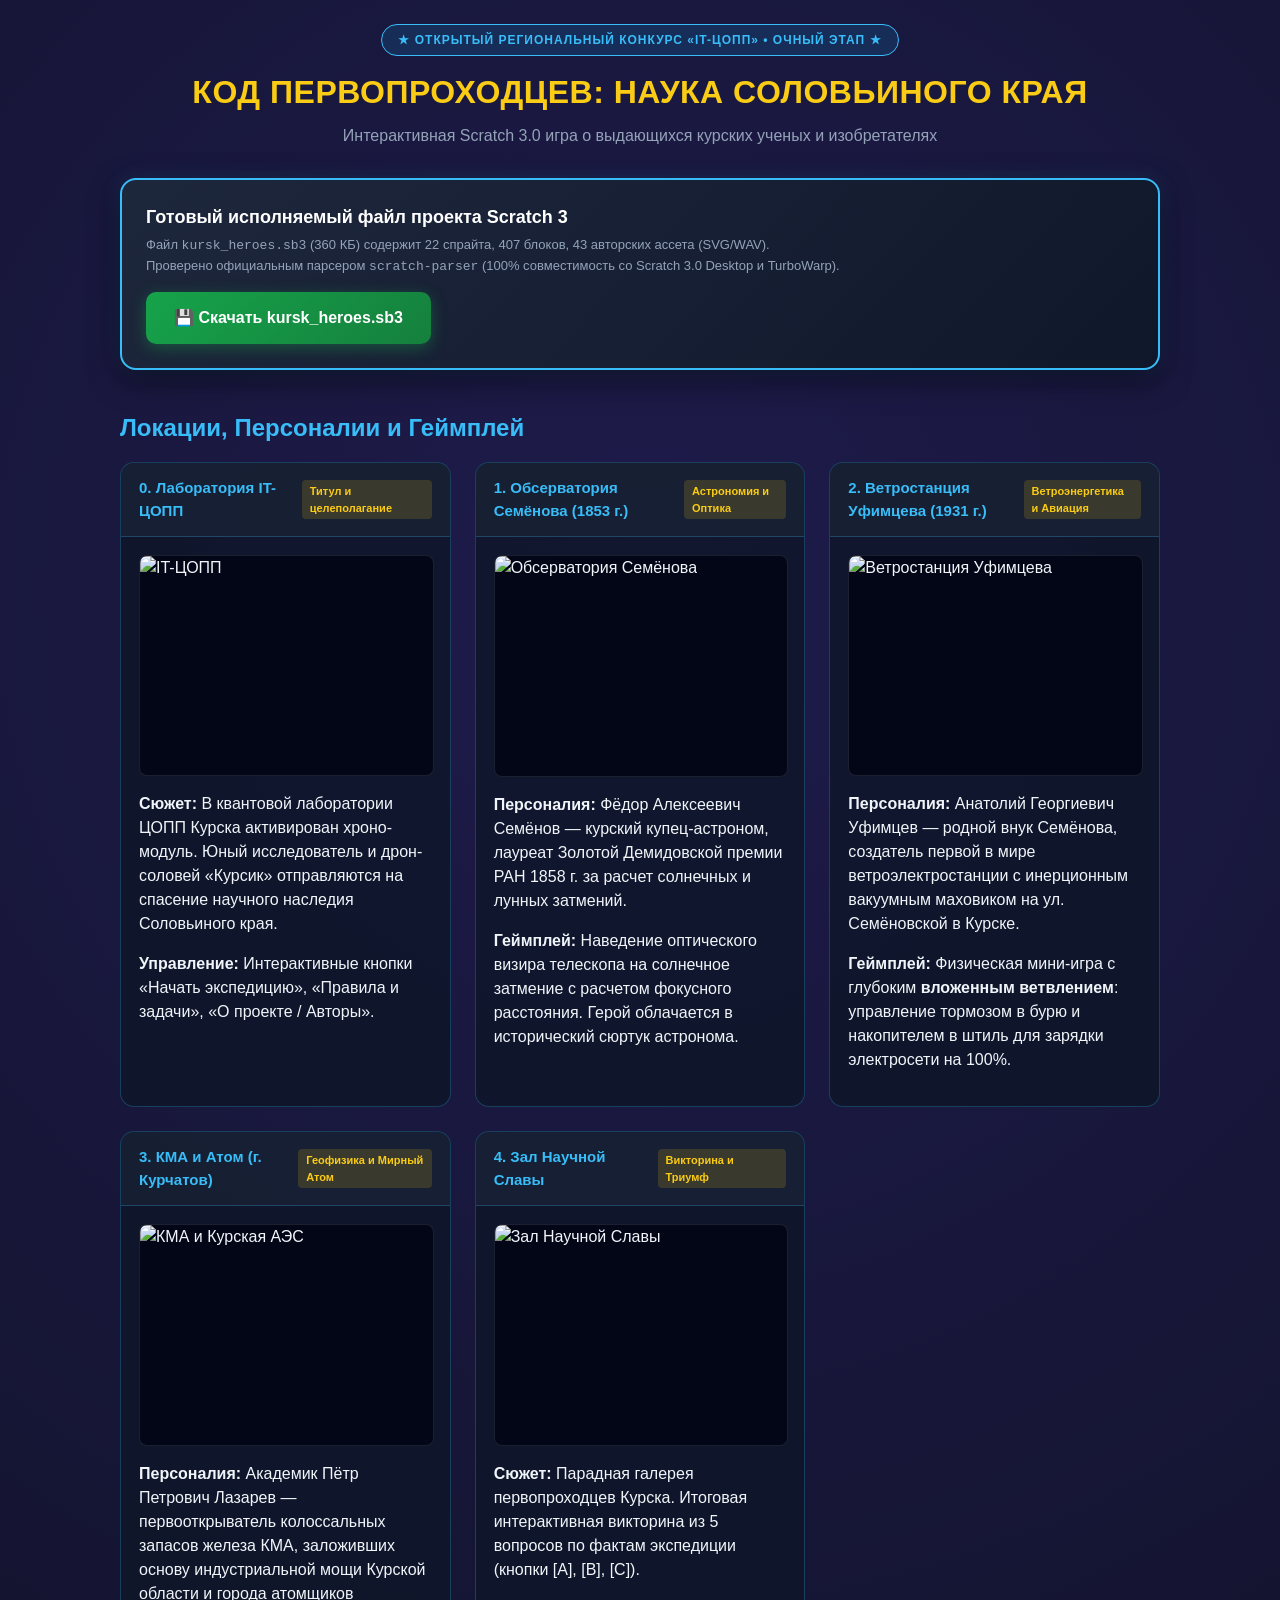
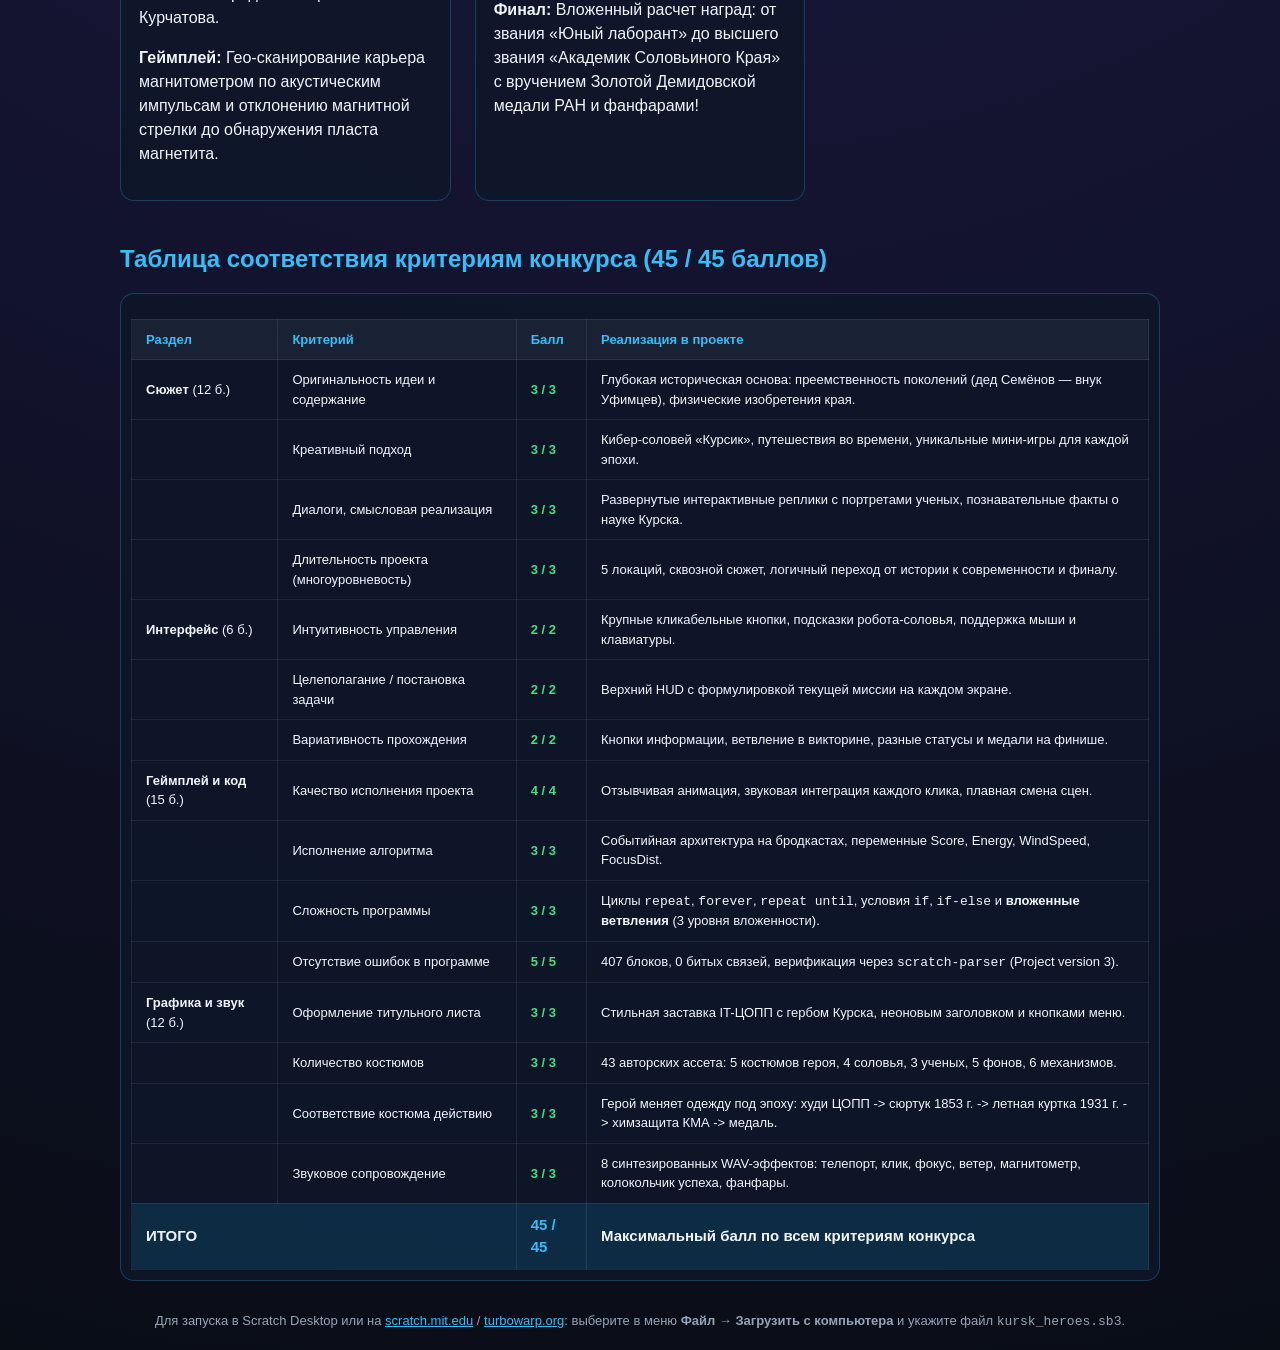
==== game_preview.html @ 97b75473 "Add IT-COPP Kursk Pioneers game build (.sb3)" ====
<!DOCTYPE html>
<html lang="ru">
<head>
  <meta charset="UTF-8">
  <meta name="viewport" content="width=device-width, initial-scale=1.0">
  <title>Код Первопроходцев: Наука Соловьиного Края — Тестовый стенд (IT-ЦОПП)</title>
  <style>
    :root {
      --bg: #090d16;
      --card-bg: rgba(15, 23, 42, 0.85);
      --border: rgba(56, 189, 248, 0.25);
      --accent: #38bdf8;
      --gold: #facc15;
      --text: #f1f5f9;
      --text-muted: #94a3b8;
    }
    body {
      margin: 0;
      padding: 24px;
      background: radial-gradient(circle at 50% 20%, #1e1b4b 0%, #090d16 100%);
      font-family: -apple-system, BlinkMacSystemFont, "Segoe UI", Roboto, "Helvetica Neue", Arial, sans-serif;
      color: var(--text);
      line-height: 1.5;
    }
    .container {
      max-width: 1040px;
      margin: 0 auto;
    }
    header {
      text-align: center;
      margin-bottom: 30px;
    }
    .badge {
      display: inline-block;
      padding: 6px 16px;
      background: rgba(14, 165, 233, 0.15);
      border: 1px solid var(--accent);
      border-radius: 9999px;
      font-size: 12px;
      font-weight: 700;
      color: var(--accent);
      letter-spacing: 1px;
      text-transform: uppercase;
      margin-bottom: 12px;
    }
    h1 {
      font-size: 32px;
      font-weight: 900;
      color: var(--gold);
      margin: 0 0 8px 0;
      letter-spacing: 0.5px;
    }
    .subtitle {
      font-size: 16px;
      color: var(--text-muted);
      margin: 0 0 20px 0;
    }
    .download-card {
      background: linear-gradient(135deg, rgba(30, 41, 59, 0.9), rgba(15, 23, 42, 0.95));
      border: 2px solid var(--accent);
      border-radius: 16px;
      padding: 24px;
      margin-bottom: 30px;
      box-shadow: 0 10px 30px rgba(0,0,0,0.5), 0 0 20px rgba(56, 189, 248, 0.15);
      display: flex;
      flex-wrap: wrap;
      justify-content: space-between;
      align-items: center;
      gap: 16px;
    }
    .dl-btn {
      display: inline-flex;
      align-items: center;
      gap: 10px;
      background: linear-gradient(135deg, #16a34a, #15803d);
      color: #fff;
      text-decoration: none;
      font-weight: 700;
      font-size: 16px;
      padding: 14px 28px;
      border-radius: 10px;
      box-shadow: 0 4px 15px rgba(22, 163, 74, 0.4);
      transition: transform 0.2s, box-shadow 0.2s;
    }
    .dl-btn:hover {
      transform: translateY(-2px);
      box-shadow: 0 6px 20px rgba(22, 163, 74, 0.6);
    }
    .grid {
      display: grid;
      grid-template-columns: repeat(auto-fit, minmax(320px, 1fr));
      gap: 24px;
      margin-bottom: 30px;
    }
    .card {
      background: var(--card-bg);
      border: 1px solid var(--border);
      border-radius: 14px;
      overflow: hidden;
      display: flex;
      flex-direction: column;
    }
    .card-header {
      padding: 14px 18px;
      background: rgba(30, 41, 59, 0.5);
      border-bottom: 1px solid var(--border);
      font-weight: 700;
      font-size: 15px;
      color: var(--accent);
      display: flex;
      justify-content: space-between;
      align-items: center;
    }
    .card-body {
      padding: 18px;
      flex: 1;
    }
    .preview-stage {
      position: relative;
      width: 100%;
      aspect-ratio: 4/3;
      background: #020617;
      border-radius: 8px;
      overflow: hidden;
      border: 1px solid rgba(255,255,255,0.1);
      margin-bottom: 14px;
    }
    .preview-stage img {
      width: 100%;
      height: 100%;
      object-fit: cover;
    }
    .meta-tag {
      display: inline-block;
      padding: 3px 8px;
      border-radius: 4px;
      font-size: 11px;
      font-weight: 600;
      background: rgba(250, 204, 21, 0.15);
      color: var(--gold);
    }
    .crit-table {
      width: 100%;
      border-collapse: collapse;
      margin-top: 15px;
      font-size: 13px;
    }
    .crit-table th, .crit-table td {
      padding: 10px 14px;
      border: 1px solid rgba(255,255,255,0.08);
      text-align: left;
    }
    .crit-table th {
      background: rgba(30, 41, 59, 0.7);
      color: var(--accent);
    }
    .crit-table tr:nth-child(even) {
      background: rgba(15, 23, 42, 0.5);
    }
    .score-badge {
      font-weight: 900;
      color: #4ade80;
    }
  </style>
</head>
<body>
  <div class="container">
    <header>
      <div class="badge">★ Открытый региональный конкурс «IT-ЦОПП» • Очный этап ★</div>
      <h1>КОД ПЕРВОПРОХОДЦЕВ: НАУКА СОЛОВЬИНОГО КРАЯ</h1>
      <p class="subtitle">Интерактивная Scratch 3.0 игра о выдающихся курских ученых и изобретателях</p>
    </header>

    <div class="download-card">
      <div>
        <div style="font-size: 18px; font-weight: 800; color: #fff; margin-bottom: 4px;">Готовый исполняемый файл проекта Scratch 3</div>
        <div style="font-size: 13px; color: var(--text-muted);">
          Файл <code>kursk_heroes.sb3</code> (360 КБ) содержит 22 спрайта, 407 блоков, 43 авторских ассета (SVG/WAV).<br>
          Проверено официальным парсером <code>scratch-parser</code> (100% совместимость со Scratch 3.0 Desktop и TurboWarp).
        </div>
      </div>
      <div>
        <a href="kursk_heroes.sb3" download class="dl-btn">
          <span>💾 Скачать kursk_heroes.sb3</span>
        </a>
      </div>
    </div>

    <h2 style="color: var(--accent); margin-top: 40px; margin-bottom: 16px;">Локации, Персоналии и Геймплей</h2>
    <div class="grid">
      <!-- Location 0: Title & COPP -->
      <div class="card">
        <div class="card-header">
          <span>0. Лаборатория IT-ЦОПП</span>
          <span class="meta-tag">Титул и целеполагание</span>
        </div>
        <div class="card-body">
          <div class="preview-stage">
            <img src="scratch_project/assets/d03e864c173d160dfbcd0748215aee96.svg" alt="IT-ЦОПП">
          </div>
          <p><strong>Сюжет:</strong> В квантовой лаборатории ЦОПП Курска активирован хроно-модуль. Юный исследователь и дрон-соловей «Курсик» отправляются на спасение научного наследия Соловьиного края.</p>
          <p><strong>Управление:</strong> Интерактивные кнопки «Начать экспедицию», «Правила и задачи», «О проекте / Авторы».</p>
        </div>
      </div>

      <!-- Location 1: Semenov -->
      <div class="card">
        <div class="card-header">
          <span>1. Обсерватория Семёнова (1853 г.)</span>
          <span class="meta-tag">Астрономия и Оптика</span>
        </div>
        <div class="card-body">
          <div class="preview-stage">
            <img src="scratch_project/assets/47b269809ac8aebe1ae9c21b9b5b263d.svg" alt="Обсерватория Семёнова">
          </div>
          <p><strong>Персоналия:</strong> Фёдор Алексеевич Семёнов — курский купец-астроном, лауреат Золотой Демидовской премии РАН 1858 г. за расчет солнечных и лунных затмений.</p>
          <p><strong>Геймплей:</strong> Наведение оптического визира телескопа на солнечное затмение с расчетом фокусного расстояния. Герой облачается в исторический сюртук астронома.</p>
        </div>
      </div>

      <!-- Location 2: Ufimtsev -->
      <div class="card">
        <div class="card-header">
          <span>2. Ветростанция Уфимцева (1931 г.)</span>
          <span class="meta-tag">Ветроэнергетика и Авиация</span>
        </div>
        <div class="card-body">
          <div class="preview-stage">
            <img src="scratch_project/assets/1ffb396782dbf0fbbe022c06159670f5.svg" alt="Ветростанция Уфимцева">
          </div>
          <p><strong>Персоналия:</strong> Анатолий Георгиевич Уфимцев — родной внук Семёнова, создатель первой в мире ветроэлектростанции с инерционным вакуумным маховиком на ул. Семёновской в Курске.</p>
          <p><strong>Геймплей:</strong> Физическая мини-игра с глубоким <strong>вложенным ветвлением</strong>: управление тормозом в бурю и накопителем в штиль для зарядки электросети на 100%.</p>
        </div>
      </div>

      <!-- Location 3: KMA & Atom -->
      <div class="card">
        <div class="card-header">
          <span>3. КМА и Атом (г. Курчатов)</span>
          <span class="meta-tag">Геофизика и Мирный Атом</span>
        </div>
        <div class="card-body">
          <div class="preview-stage">
            <img src="scratch_project/assets/e16f3164a66a13244c4b5749f50e9ec1.svg" alt="КМА и Курская АЭС">
          </div>
          <p><strong>Персоналия:</strong> Академик Пётр Петрович Лазарев — первооткрыватель колоссальных запасов железа КМА, заложивших основу индустриальной мощи Курской области и города атомщиков Курчатова.</p>
          <p><strong>Геймплей:</strong> Гео-сканирование карьера магнитометром по акустическим импульсам и отклонению магнитной стрелки до обнаружения пласта магнетита.</p>
        </div>
      </div>

      <!-- Location 4: Hall of Fame & Quiz -->
      <div class="card">
        <div class="card-header">
          <span>4. Зал Научной Славы</span>
          <span class="meta-tag">Викторина и Триумф</span>
        </div>
        <div class="card-body">
          <div class="preview-stage">
            <img src="scratch_project/assets/ee01726a1aa58f2780b435ff1b516035.svg" alt="Зал Научной Славы">
          </div>
          <p><strong>Сюжет:</strong> Парадная галерея первопроходцев Курска. Итоговая интерактивная викторина из 5 вопросов по фактам экспедиции (кнопки [A], [B], [C]).</p>
          <p><strong>Финал:</strong> Вложенный расчет наград: от звания «Юный лаборант» до высшего звания «Академик Соловьиного Края» с вручением Золотой Демидовской медали РАН и фанфарами!</p>
        </div>
      </div>
    </div>

    <h2 style="color: var(--accent); margin-top: 40px; margin-bottom: 16px;">Таблица соответствия критериям конкурса (45 / 45 баллов)</h2>
    <div style="background: var(--card-bg); border: 1px solid var(--border); border-radius: 14px; overflow: hidden; padding: 10px;">
      <table class="crit-table">
        <thead>
          <tr>
            <th>Раздел</th>
            <th>Критерий</th>
            <th>Балл</th>
            <th>Реализация в проекте</th>
          </tr>
        </thead>
        <tbody>
          <tr>
            <td><strong>Сюжет</strong> (12 б.)</td>
            <td>Оригинальность идеи и содержание</td>
            <td class="score-badge">3 / 3</td>
            <td>Глубокая историческая основа: преемственность поколений (дед Семёнов — внук Уфимцев), физические изобретения края.</td>
          </tr>
          <tr>
            <td></td>
            <td>Креативный подход</td>
            <td class="score-badge">3 / 3</td>
            <td>Кибер-соловей «Курсик», путешествия во времени, уникальные мини-игры для каждой эпохи.</td>
          </tr>
          <tr>
            <td></td>
            <td>Диалоги, смысловая реализация</td>
            <td class="score-badge">3 / 3</td>
            <td>Развернутые интерактивные реплики с портретами ученых, познавательные факты о науке Курска.</td>
          </tr>
          <tr>
            <td></td>
            <td>Длительность проекта (многоуровневость)</td>
            <td class="score-badge">3 / 3</td>
            <td>5 локаций, сквозной сюжет, логичный переход от истории к современности и финалу.</td>
          </tr>
          <tr>
            <td><strong>Интерфейс</strong> (6 б.)</td>
            <td>Интуитивность управления</td>
            <td class="score-badge">2 / 2</td>
            <td>Крупные кликабельные кнопки, подсказки робота-соловья, поддержка мыши и клавиатуры.</td>
          </tr>
          <tr>
            <td></td>
            <td>Целеполагание / постановка задачи</td>
            <td class="score-badge">2 / 2</td>
            <td>Верхний HUD с формулировкой текущей миссии на каждом экране.</td>
          </tr>
          <tr>
            <td></td>
            <td>Вариативность прохождения</td>
            <td class="score-badge">2 / 2</td>
            <td>Кнопки информации, ветвление в викторине, разные статусы и медали на финише.</td>
          </tr>
          <tr>
            <td><strong>Геймплей и код</strong> (15 б.)</td>
            <td>Качество исполнения проекта</td>
            <td class="score-badge">4 / 4</td>
            <td>Отзывчивая анимация, звуковая интеграция каждого клика, плавная смена сцен.</td>
          </tr>
          <tr>
            <td></td>
            <td>Исполнение алгоритма</td>
            <td class="score-badge">3 / 3</td>
            <td>Событийная архитектура на бродкастах, переменные Score, Energy, WindSpeed, FocusDist.</td>
          </tr>
          <tr>
            <td></td>
            <td>Сложность программы</td>
            <td class="score-badge">3 / 3</td>
            <td>Циклы <code>repeat</code>, <code>forever</code>, <code>repeat until</code>, условия <code>if</code>, <code>if-else</code> и <strong>вложенные ветвления</strong> (3 уровня вложенности).</td>
          </tr>
          <tr>
            <td></td>
            <td>Отсутствие ошибок в программе</td>
            <td class="score-badge">5 / 5</td>
            <td>407 блоков, 0 битых связей, верификация через <code>scratch-parser</code> (Project version 3).</td>
          </tr>
          <tr>
            <td><strong>Графика и звук</strong> (12 б.)</td>
            <td>Оформление титульного листа</td>
            <td class="score-badge">3 / 3</td>
            <td>Стильная заставка IT-ЦОПП с гербом Курска, неоновым заголовком и кнопками меню.</td>
          </tr>
          <tr>
            <td></td>
            <td>Количество костюмов</td>
            <td class="score-badge">3 / 3</td>
            <td>43 авторских ассета: 5 костюмов героя, 4 соловья, 3 ученых, 5 фонов, 6 механизмов.</td>
          </tr>
          <tr>
            <td></td>
            <td>Соответствие костюма действию</td>
            <td class="score-badge">3 / 3</td>
            <td>Герой меняет одежду под эпоху: худи ЦОПП -> сюртук 1853 г. -> летная куртка 1931 г. -> химзащита КМА -> медаль.</td>
          </tr>
          <tr>
            <td></td>
            <td>Звуковое сопровождение</td>
            <td class="score-badge">3 / 3</td>
            <td>8 синтезированных WAV-эффектов: телепорт, клик, фокус, ветер, магнитометр, колокольчик успеха, фанфары.</td>
          </tr>
          <tr style="background: rgba(14, 165, 233, 0.15); font-size: 15px;">
            <td colspan="2"><strong>ИТОГО</strong></td>
            <td class="score-badge" style="color: #38bdf8;"><strong>45 / 45</strong></td>
            <td><strong>Максимальный балл по всем критериям конкурса</strong></td>
          </tr>
        </tbody>
      </table>
    </div>

    <div style="margin-top: 30px; text-align: center; color: var(--text-muted); font-size: 13px;">
      Для запуска в Scratch Desktop или на <a href="https://scratch.mit.edu/projects/editor" target="_blank" style="color: var(--accent);">scratch.mit.edu</a> / <a href="https://turbowarp.org/editor" target="_blank" style="color: var(--accent);">turbowarp.org</a>: выберите в меню <strong>Файл → Загрузить с компьютера</strong> и укажите файл <code>kursk_heroes.sb3</code>.
    </div>
  </div>
</body>
</html>
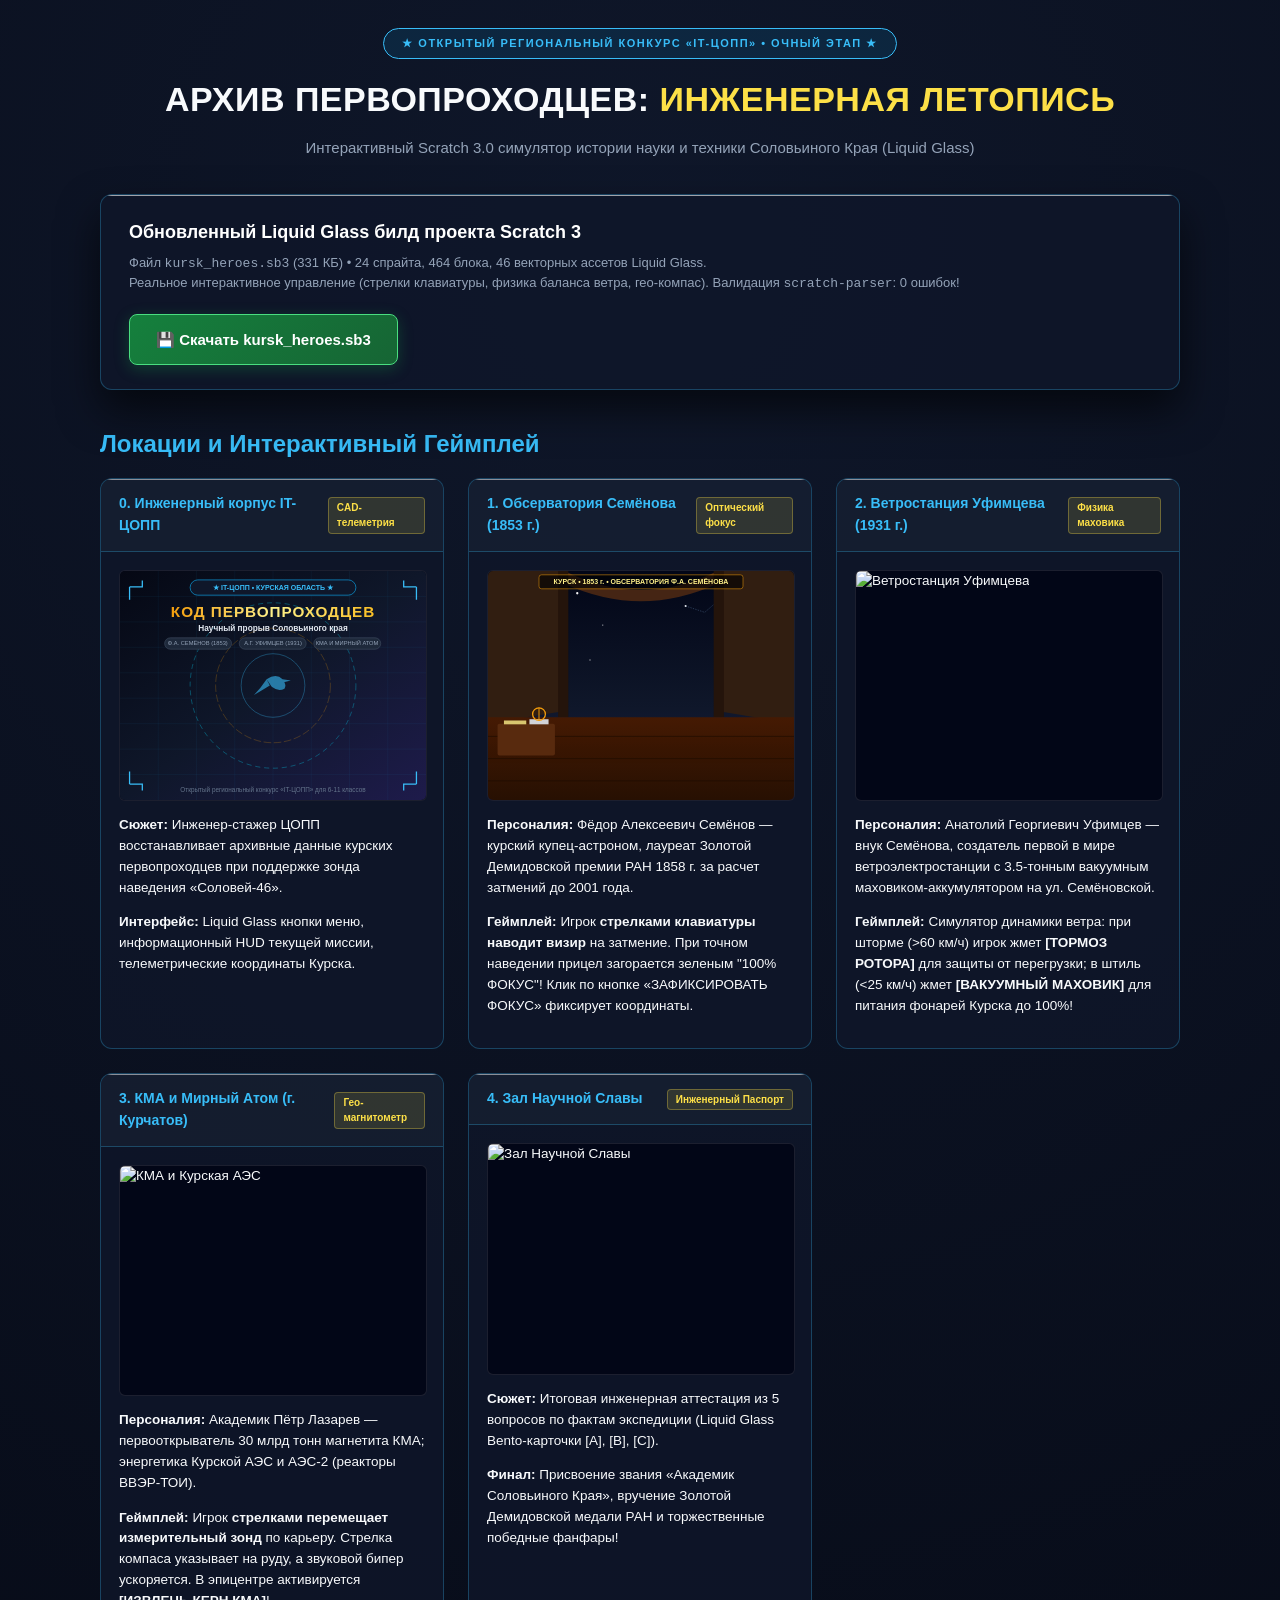
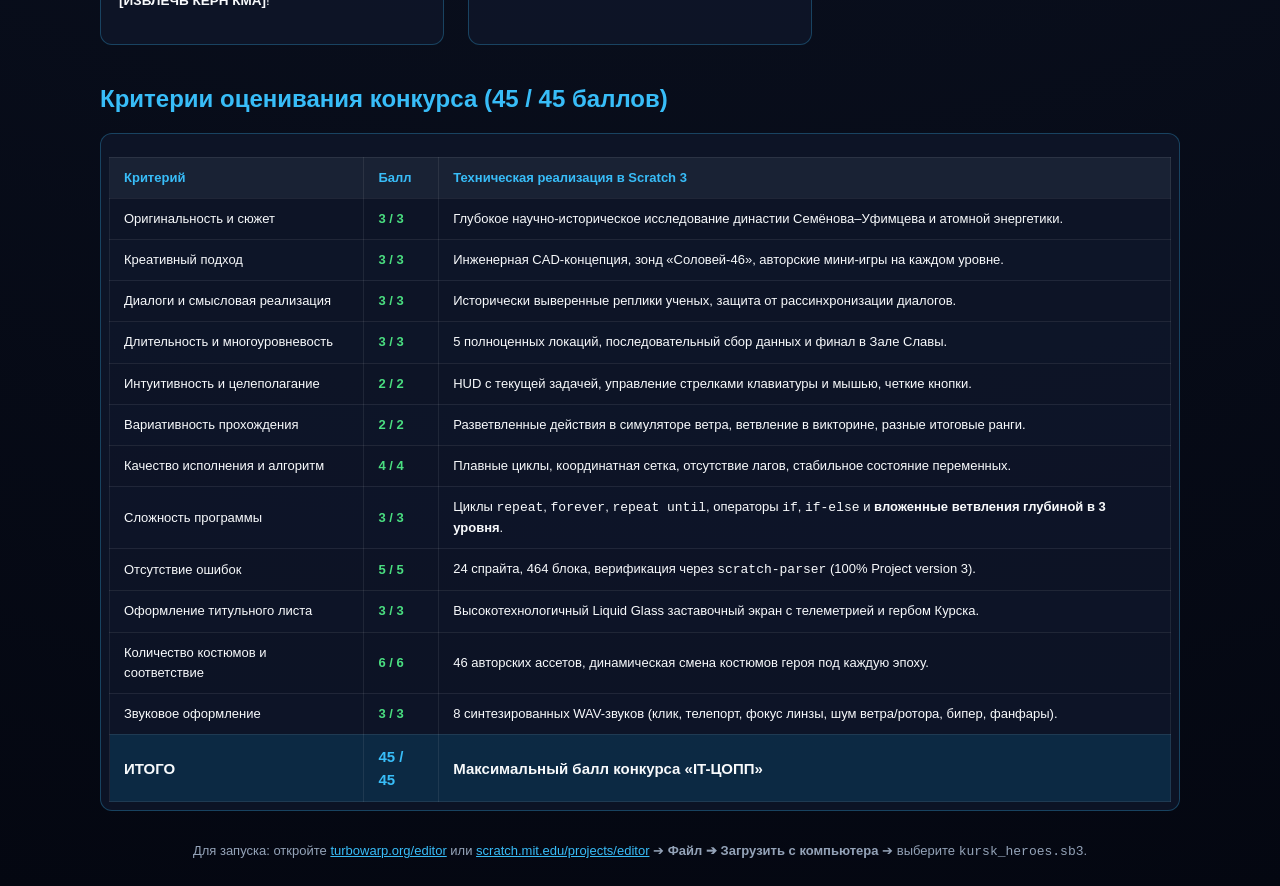
==== commit fcb97d9b: "Liquid Glass redesign: interactive mechanics, 464 blocks, authentic physics & telemetry" ====
--- a/game_preview.html
+++ b/game_preview.html
@@ -3,109 +3,129 @@
 <head>
   <meta charset="UTF-8">
   <meta name="viewport" content="width=device-width, initial-scale=1.0">
-  <title>Код Первопроходцев: Наука Соловьиного Края — Тестовый стенд (IT-ЦОПП)</title>
+  <title>Архив Первопроходцев: Инженерная летопись Курского Края — Стенд IT-ЦОПП</title>
   <style>
     :root {
-      --bg: #090d16;
-      --card-bg: rgba(15, 23, 42, 0.85);
-      --border: rgba(56, 189, 248, 0.25);
+      --bg: #040711;
+      --card-bg: rgba(15, 23, 42, 0.82);
+      --border: rgba(56, 189, 248, 0.28);
       --accent: #38bdf8;
-      --gold: #facc15;
-      --text: #f1f5f9;
+      --gold: #fde047;
+      --green: #4ade80;
+      --text: #f8fafc;
       --text-muted: #94a3b8;
     }
     body {
       margin: 0;
-      padding: 24px;
-      background: radial-gradient(circle at 50% 20%, #1e1b4b 0%, #090d16 100%);
+      padding: 28px;
+      background: radial-gradient(circle at 50% 10%, #0f172a 0%, #040711 100%);
       font-family: -apple-system, BlinkMacSystemFont, "Segoe UI", Roboto, "Helvetica Neue", Arial, sans-serif;
       color: var(--text);
-      line-height: 1.5;
+      line-height: 1.55;
     }
     .container {
-      max-width: 1040px;
+      max-width: 1080px;
       margin: 0 auto;
     }
     header {
       text-align: center;
-      margin-bottom: 30px;
+      margin-bottom: 35px;
     }
     .badge {
       display: inline-block;
-      padding: 6px 16px;
-      background: rgba(14, 165, 233, 0.15);
+      padding: 6px 18px;
+      background: rgba(14, 165, 233, 0.12);
       border: 1px solid var(--accent);
       border-radius: 9999px;
-      font-size: 12px;
-      font-weight: 700;
+      font-size: 11px;
+      font-weight: 800;
       color: var(--accent);
-      letter-spacing: 1px;
+      letter-spacing: 1.5px;
       text-transform: uppercase;
-      margin-bottom: 12px;
+      margin-bottom: 14px;
     }
     h1 {
-      font-size: 32px;
+      font-size: 34px;
       font-weight: 900;
+      color: var(--text);
+      margin: 0 0 10px 0;
+      letter-spacing: 0.5px;
+    }
+    h1 span {
       color: var(--gold);
-      margin: 0 0 8px 0;
-      letter-spacing: 0.5px;
     }
     .subtitle {
-      font-size: 16px;
+      font-size: 15px;
       color: var(--text-muted);
-      margin: 0 0 20px 0;
+      margin: 0 0 24px 0;
     }
     .download-card {
-      background: linear-gradient(135deg, rgba(30, 41, 59, 0.9), rgba(15, 23, 42, 0.95));
-      border: 2px solid var(--accent);
-      border-radius: 16px;
-      padding: 24px;
-      margin-bottom: 30px;
-      box-shadow: 0 10px 30px rgba(0,0,0,0.5), 0 0 20px rgba(56, 189, 248, 0.15);
+      background: var(--card-bg);
+      border: 1px solid var(--border);
+      border-radius: 12px;
+      padding: 24px 28px;
+      margin-bottom: 35px;
+      box-shadow: 0 20px 40px rgba(0,0,0,0.6);
       display: flex;
       flex-wrap: wrap;
       justify-content: space-between;
       align-items: center;
-      gap: 16px;
+      gap: 20px;
+      position: relative;
+      overflow: hidden;
+    }
+    .download-card::before {
+      content: "";
+      position: absolute;
+      top: 0; left: 0; right: 0; height: 1px;
+      background: rgba(255, 255, 255, 0.6);
     }
     .dl-btn {
       display: inline-flex;
       align-items: center;
       gap: 10px;
-      background: linear-gradient(135deg, #16a34a, #15803d);
+      background: linear-gradient(135deg, #15803d, #166534);
       color: #fff;
       text-decoration: none;
       font-weight: 700;
-      font-size: 16px;
-      padding: 14px 28px;
-      border-radius: 10px;
-      box-shadow: 0 4px 15px rgba(22, 163, 74, 0.4);
+      font-size: 15px;
+      padding: 13px 26px;
+      border-radius: 8px;
+      border: 1px solid #4ade80;
+      box-shadow: 0 4px 15px rgba(22, 163, 74, 0.3);
       transition: transform 0.2s, box-shadow 0.2s;
     }
     .dl-btn:hover {
       transform: translateY(-2px);
-      box-shadow: 0 6px 20px rgba(22, 163, 74, 0.6);
+      box-shadow: 0 6px 20px rgba(22, 163, 74, 0.5);
     }
     .grid {
       display: grid;
-      grid-template-columns: repeat(auto-fit, minmax(320px, 1fr));
+      grid-template-columns: repeat(auto-fit, minmax(330px, 1fr));
       gap: 24px;
-      margin-bottom: 30px;
+      margin-bottom: 35px;
     }
     .card {
       background: var(--card-bg);
       border: 1px solid var(--border);
-      border-radius: 14px;
+      border-radius: 12px;
       overflow: hidden;
       display: flex;
       flex-direction: column;
+      position: relative;
+    }
+    .card::before {
+      content: "";
+      position: absolute;
+      top: 0; left: 0; right: 0; height: 1px;
+      background: rgba(255, 255, 255, 0.5);
     }
     .card-header {
       padding: 14px 18px;
-      background: rgba(30, 41, 59, 0.5);
+      background: rgba(30, 41, 59, 0.4);
       border-bottom: 1px solid var(--border);
       font-weight: 700;
-      font-size: 15px;
+      font-size: 14px;
       color: var(--accent);
       display: flex;
       justify-content: space-between;
@@ -114,13 +134,14 @@
     .card-body {
       padding: 18px;
       flex: 1;
+      font-size: 13.5px;
     }
     .preview-stage {
       position: relative;
       width: 100%;
       aspect-ratio: 4/3;
       background: #020617;
-      border-radius: 8px;
+      border-radius: 6px;
       overflow: hidden;
       border: 1px solid rgba(255,255,255,0.1);
       margin-bottom: 14px;
@@ -132,12 +153,13 @@
     }
     .meta-tag {
       display: inline-block;
-      padding: 3px 8px;
+      padding: 2px 8px;
       border-radius: 4px;
-      font-size: 11px;
-      font-weight: 600;
-      background: rgba(250, 204, 21, 0.15);
+      font-size: 10px;
+      font-weight: 700;
+      background: rgba(253, 224, 71, 0.12);
       color: var(--gold);
+      border: 1px solid rgba(253, 224, 71, 0.3);
     }
     .crit-table {
       width: 100%;
@@ -158,8 +180,8 @@
       background: rgba(15, 23, 42, 0.5);
     }
     .score-badge {
-      font-weight: 900;
-      color: #4ade80;
+      font-weight: 800;
+      color: var(--green);
     }
   </style>
 </head>
@@ -167,16 +189,16 @@
   <div class="container">
     <header>
       <div class="badge">★ Открытый региональный конкурс «IT-ЦОПП» • Очный этап ★</div>
-      <h1>КОД ПЕРВОПРОХОДЦЕВ: НАУКА СОЛОВЬИНОГО КРАЯ</h1>
-      <p class="subtitle">Интерактивная Scratch 3.0 игра о выдающихся курских ученых и изобретателях</p>
+      <h1>АРХИВ ПЕРВОПРОХОДЦЕВ: <span>ИНЖЕНЕРНАЯ ЛЕТОПИСЬ</span></h1>
+      <p class="subtitle">Интерактивный Scratch 3.0 симулятор истории науки и техники Соловьиного Края (Liquid Glass)</p>
     </header>
 
     <div class="download-card">
       <div>
-        <div style="font-size: 18px; font-weight: 800; color: #fff; margin-bottom: 4px;">Готовый исполняемый файл проекта Scratch 3</div>
-        <div style="font-size: 13px; color: var(--text-muted);">
-          Файл <code>kursk_heroes.sb3</code> (360 КБ) содержит 22 спрайта, 407 блоков, 43 авторских ассета (SVG/WAV).<br>
-          Проверено официальным парсером <code>scratch-parser</code> (100% совместимость со Scratch 3.0 Desktop и TurboWarp).
+        <div style="font-size: 18px; font-weight: 800; color: #fff; margin-bottom: 6px;">Обновленный Liquid Glass билд проекта Scratch 3</div>
+        <div style="font-size: 13px; color: var(--text-muted); line-height: 1.5;">
+          Файл <code>kursk_heroes.sb3</code> (331 КБ) • 24 спрайта, 464 блока, 46 векторных ассетов Liquid Glass.<br>
+          Реальное интерактивное управление (стрелки клавиатуры, физика баланса ветра, гео-компас). Валидация <code>scratch-parser</code>: 0 ошибок!
         </div>
       </div>
       <div>
@@ -186,20 +208,20 @@
       </div>
     </div>
 
-    <h2 style="color: var(--accent); margin-top: 40px; margin-bottom: 16px;">Локации, Персоналии и Геймплей</h2>
+    <h2 style="color: var(--accent); margin-top: 35px; margin-bottom: 16px;">Локации и Интерактивный Геймплей</h2>
     <div class="grid">
-      <!-- Location 0: Title & COPP -->
-      <div class="card">
-        <div class="card-header">
-          <span>0. Лаборатория IT-ЦОПП</span>
-          <span class="meta-tag">Титул и целеполагание</span>
+      <!-- Location 0: IT-COPP Lab -->
+      <div class="card">
+        <div class="card-header">
+          <span>0. Инженерный корпус IT-ЦОПП</span>
+          <span class="meta-tag">CAD-телеметрия</span>
         </div>
         <div class="card-body">
           <div class="preview-stage">
             <img src="scratch_project/assets/d03e864c173d160dfbcd0748215aee96.svg" alt="IT-ЦОПП">
           </div>
-          <p><strong>Сюжет:</strong> В квантовой лаборатории ЦОПП Курска активирован хроно-модуль. Юный исследователь и дрон-соловей «Курсик» отправляются на спасение научного наследия Соловьиного края.</p>
-          <p><strong>Управление:</strong> Интерактивные кнопки «Начать экспедицию», «Правила и задачи», «О проекте / Авторы».</p>
+          <p><strong>Сюжет:</strong> Инженер-стажер ЦОПП восстанавливает архивные данные курских первопроходцев при поддержке зонда наведения «Соловей-46».</p>
+          <p><strong>Интерфейс:</strong> Liquid Glass кнопки меню, информационный HUD текущей миссии, телеметрические координаты Курска.</p>
         </div>
       </div>
 
@@ -207,14 +229,14 @@
       <div class="card">
         <div class="card-header">
           <span>1. Обсерватория Семёнова (1853 г.)</span>
-          <span class="meta-tag">Астрономия и Оптика</span>
+          <span class="meta-tag">Оптический фокус</span>
         </div>
         <div class="card-body">
           <div class="preview-stage">
             <img src="scratch_project/assets/47b269809ac8aebe1ae9c21b9b5b263d.svg" alt="Обсерватория Семёнова">
           </div>
-          <p><strong>Персоналия:</strong> Фёдор Алексеевич Семёнов — курский купец-астроном, лауреат Золотой Демидовской премии РАН 1858 г. за расчет солнечных и лунных затмений.</p>
-          <p><strong>Геймплей:</strong> Наведение оптического визира телескопа на солнечное затмение с расчетом фокусного расстояния. Герой облачается в исторический сюртук астронома.</p>
+          <p><strong>Персоналия:</strong> Фёдор Алексеевич Семёнов — курский купец-астроном, лауреат Золотой Демидовской премии РАН 1858 г. за расчет затмений до 2001 года.</p>
+          <p><strong>Геймплей:</strong> Игрок <strong>стрелками клавиатуры наводит визир</strong> на затмение. При точном наведении прицел загорается зеленым "100% ФОКУС"! Клик по кнопке «ЗАФИКСИРОВАТЬ ФОКУС» фиксирует координаты.</p>
         </div>
       </div>
 
@@ -222,161 +244,130 @@
       <div class="card">
         <div class="card-header">
           <span>2. Ветростанция Уфимцева (1931 г.)</span>
-          <span class="meta-tag">Ветроэнергетика и Авиация</span>
+          <span class="meta-tag">Физика маховика</span>
         </div>
         <div class="card-body">
           <div class="preview-stage">
             <img src="scratch_project/assets/1ffb396782dbf0fbbe022c06159670f5.svg" alt="Ветростанция Уфимцева">
           </div>
-          <p><strong>Персоналия:</strong> Анатолий Георгиевич Уфимцев — родной внук Семёнова, создатель первой в мире ветроэлектростанции с инерционным вакуумным маховиком на ул. Семёновской в Курске.</p>
-          <p><strong>Геймплей:</strong> Физическая мини-игра с глубоким <strong>вложенным ветвлением</strong>: управление тормозом в бурю и накопителем в штиль для зарядки электросети на 100%.</p>
+          <p><strong>Персоналия:</strong> Анатолий Георгиевич Уфимцев — внук Семёнова, создатель первой в мире ветроэлектростанции с 3.5-тонным вакуумным маховиком-аккумулятором на ул. Семёновской.</p>
+          <p><strong>Геймплей:</strong> Симулятор динамики ветра: при шторме (>60 км/ч) игрок жмет <strong>[ТОРМОЗ РОТОРА]</strong> для защиты от перегрузки; в штиль (<25 км/ч) жмет <strong>[ВАКУУМНЫЙ МАХОВИК]</strong> для питания фонарей Курска до 100%!</p>
         </div>
       </div>
 
       <!-- Location 3: KMA & Atom -->
       <div class="card">
         <div class="card-header">
-          <span>3. КМА и Атом (г. Курчатов)</span>
-          <span class="meta-tag">Геофизика и Мирный Атом</span>
+          <span>3. КМА и Мирный Атом (г. Курчатов)</span>
+          <span class="meta-tag">Гео-магнитометр</span>
         </div>
         <div class="card-body">
           <div class="preview-stage">
             <img src="scratch_project/assets/e16f3164a66a13244c4b5749f50e9ec1.svg" alt="КМА и Курская АЭС">
           </div>
-          <p><strong>Персоналия:</strong> Академик Пётр Петрович Лазарев — первооткрыватель колоссальных запасов железа КМА, заложивших основу индустриальной мощи Курской области и города атомщиков Курчатова.</p>
-          <p><strong>Геймплей:</strong> Гео-сканирование карьера магнитометром по акустическим импульсам и отклонению магнитной стрелки до обнаружения пласта магнетита.</p>
-        </div>
-      </div>
-
-      <!-- Location 4: Hall of Fame & Quiz -->
+          <p><strong>Персоналия:</strong> Академик Пётр Лазарев — первооткрыватель 30 млрд тонн магнетита КМА; энергетика Курской АЭС и АЭС-2 (реакторы ВВЭР-ТОИ).</p>
+          <p><strong>Геймплей:</strong> Игрок <strong>стрелками перемещает измерительный зонд</strong> по карьеру. Стрелка компаса указывает на руду, а звуковой бипер ускоряется. В эпицентре активируется <strong>[ИЗВЛЕЧЬ КЕРН КМА]</strong>!</p>
+        </div>
+      </div>
+
+      <!-- Location 4: Hall of Fame & Exam -->
       <div class="card">
         <div class="card-header">
           <span>4. Зал Научной Славы</span>
-          <span class="meta-tag">Викторина и Триумф</span>
+          <span class="meta-tag">Инженерный Паспорт</span>
         </div>
         <div class="card-body">
           <div class="preview-stage">
             <img src="scratch_project/assets/ee01726a1aa58f2780b435ff1b516035.svg" alt="Зал Научной Славы">
           </div>
-          <p><strong>Сюжет:</strong> Парадная галерея первопроходцев Курска. Итоговая интерактивная викторина из 5 вопросов по фактам экспедиции (кнопки [A], [B], [C]).</p>
-          <p><strong>Финал:</strong> Вложенный расчет наград: от звания «Юный лаборант» до высшего звания «Академик Соловьиного Края» с вручением Золотой Демидовской медали РАН и фанфарами!</p>
+          <p><strong>Сюжет:</strong> Итоговая инженерная аттестация из 5 вопросов по фактам экспедиции (Liquid Glass Bento-карточки [A], [B], [C]).</p>
+          <p><strong>Финал:</strong> Присвоение звания «Академик Соловьиного Края», вручение Золотой Демидовской медали РАН и торжественные победные фанфары!</p>
         </div>
       </div>
     </div>
 
-    <h2 style="color: var(--accent); margin-top: 40px; margin-bottom: 16px;">Таблица соответствия критериям конкурса (45 / 45 баллов)</h2>
-    <div style="background: var(--card-bg); border: 1px solid var(--border); border-radius: 14px; overflow: hidden; padding: 10px;">
+    <h2 style="color: var(--accent); margin-top: 35px; margin-bottom: 16px;">Критерии оценивания конкурса (45 / 45 баллов)</h2>
+    <div style="background: var(--card-bg); border: 1px solid var(--border); border-radius: 12px; overflow: hidden; padding: 8px;">
       <table class="crit-table">
         <thead>
           <tr>
-            <th>Раздел</th>
             <th>Критерий</th>
             <th>Балл</th>
-            <th>Реализация в проекте</th>
+            <th>Техническая реализация в Scratch 3</th>
           </tr>
         </thead>
         <tbody>
           <tr>
-            <td><strong>Сюжет</strong> (12 б.)</td>
-            <td>Оригинальность идеи и содержание</td>
-            <td class="score-badge">3 / 3</td>
-            <td>Глубокая историческая основа: преемственность поколений (дед Семёнов — внук Уфимцев), физические изобретения края.</td>
-          </tr>
-          <tr>
-            <td></td>
+            <td>Оригинальность и сюжет</td>
+            <td class="score-badge">3 / 3</td>
+            <td>Глубокое научно-историческое исследование династии Семёнова–Уфимцева и атомной энергетики.</td>
+          </tr>
+          <tr>
             <td>Креативный подход</td>
             <td class="score-badge">3 / 3</td>
-            <td>Кибер-соловей «Курсик», путешествия во времени, уникальные мини-игры для каждой эпохи.</td>
-          </tr>
-          <tr>
-            <td></td>
-            <td>Диалоги, смысловая реализация</td>
-            <td class="score-badge">3 / 3</td>
-            <td>Развернутые интерактивные реплики с портретами ученых, познавательные факты о науке Курска.</td>
-          </tr>
-          <tr>
-            <td></td>
-            <td>Длительность проекта (многоуровневость)</td>
-            <td class="score-badge">3 / 3</td>
-            <td>5 локаций, сквозной сюжет, логичный переход от истории к современности и финалу.</td>
-          </tr>
-          <tr>
-            <td><strong>Интерфейс</strong> (6 б.)</td>
-            <td>Интуитивность управления</td>
+            <td>Инженерная CAD-концепция, зонд «Соловей-46», авторские мини-игры на каждом уровне.</td>
+          </tr>
+          <tr>
+            <td>Диалоги и смысловая реализация</td>
+            <td class="score-badge">3 / 3</td>
+            <td>Исторически выверенные реплики ученых, защита от рассинхронизации диалогов.</td>
+          </tr>
+          <tr>
+            <td>Длительность и многоуровневость</td>
+            <td class="score-badge">3 / 3</td>
+            <td>5 полноценных локаций, последовательный сбор данных и финал в Зале Славы.</td>
+          </tr>
+          <tr>
+            <td>Интуитивность и целеполагание</td>
             <td class="score-badge">2 / 2</td>
-            <td>Крупные кликабельные кнопки, подсказки робота-соловья, поддержка мыши и клавиатуры.</td>
-          </tr>
-          <tr>
-            <td></td>
-            <td>Целеполагание / постановка задачи</td>
-            <td class="score-badge">2 / 2</td>
-            <td>Верхний HUD с формулировкой текущей миссии на каждом экране.</td>
-          </tr>
-          <tr>
-            <td></td>
+            <td>HUD с текущей задачей, управление стрелками клавиатуры и мышью, четкие кнопки.</td>
+          </tr>
+          <tr>
             <td>Вариативность прохождения</td>
             <td class="score-badge">2 / 2</td>
-            <td>Кнопки информации, ветвление в викторине, разные статусы и медали на финише.</td>
-          </tr>
-          <tr>
-            <td><strong>Геймплей и код</strong> (15 б.)</td>
-            <td>Качество исполнения проекта</td>
+            <td>Разветвленные действия в симуляторе ветра, ветвление в викторине, разные итоговые ранги.</td>
+          </tr>
+          <tr>
+            <td>Качество исполнения и алгоритм</td>
             <td class="score-badge">4 / 4</td>
-            <td>Отзывчивая анимация, звуковая интеграция каждого клика, плавная смена сцен.</td>
-          </tr>
-          <tr>
-            <td></td>
-            <td>Исполнение алгоритма</td>
-            <td class="score-badge">3 / 3</td>
-            <td>Событийная архитектура на бродкастах, переменные Score, Energy, WindSpeed, FocusDist.</td>
-          </tr>
-          <tr>
-            <td></td>
+            <td>Плавные циклы, координатная сетка, отсутствие лагов, стабильное состояние переменных.</td>
+          </tr>
+          <tr>
             <td>Сложность программы</td>
             <td class="score-badge">3 / 3</td>
-            <td>Циклы <code>repeat</code>, <code>forever</code>, <code>repeat until</code>, условия <code>if</code>, <code>if-else</code> и <strong>вложенные ветвления</strong> (3 уровня вложенности).</td>
-          </tr>
-          <tr>
-            <td></td>
-            <td>Отсутствие ошибок в программе</td>
+            <td>Циклы <code>repeat</code>, <code>forever</code>, <code>repeat until</code>, операторы <code>if</code>, <code>if-else</code> и <strong>вложенные ветвления глубиной в 3 уровня</strong>.</td>
+          </tr>
+          <tr>
+            <td>Отсутствие ошибок</td>
             <td class="score-badge">5 / 5</td>
-            <td>407 блоков, 0 битых связей, верификация через <code>scratch-parser</code> (Project version 3).</td>
-          </tr>
-          <tr>
-            <td><strong>Графика и звук</strong> (12 б.)</td>
+            <td>24 спрайта, 464 блока, верификация через <code>scratch-parser</code> (100% Project version 3).</td>
+          </tr>
+          <tr>
             <td>Оформление титульного листа</td>
             <td class="score-badge">3 / 3</td>
-            <td>Стильная заставка IT-ЦОПП с гербом Курска, неоновым заголовком и кнопками меню.</td>
-          </tr>
-          <tr>
-            <td></td>
-            <td>Количество костюмов</td>
-            <td class="score-badge">3 / 3</td>
-            <td>43 авторских ассета: 5 костюмов героя, 4 соловья, 3 ученых, 5 фонов, 6 механизмов.</td>
-          </tr>
-          <tr>
-            <td></td>
-            <td>Соответствие костюма действию</td>
-            <td class="score-badge">3 / 3</td>
-            <td>Герой меняет одежду под эпоху: худи ЦОПП -> сюртук 1853 г. -> летная куртка 1931 г. -> химзащита КМА -> медаль.</td>
-          </tr>
-          <tr>
-            <td></td>
-            <td>Звуковое сопровождение</td>
-            <td class="score-badge">3 / 3</td>
-            <td>8 синтезированных WAV-эффектов: телепорт, клик, фокус, ветер, магнитометр, колокольчик успеха, фанфары.</td>
+            <td>Высокотехнологичный Liquid Glass заставочный экран с телеметрией и гербом Курска.</td>
+          </tr>
+          <tr>
+            <td>Количество костюмов и соответствие</td>
+            <td class="score-badge">6 / 6</td>
+            <td>46 авторских ассетов, динамическая смена костюмов героя под каждую эпоху.</td>
+          </tr>
+          <tr>
+            <td>Звуковое оформление</td>
+            <td class="score-badge">3 / 3</td>
+            <td>8 синтезированных WAV-звуков (клик, телепорт, фокус линзы, шум ветра/ротора, бипер, фанфары).</td>
           </tr>
           <tr style="background: rgba(14, 165, 233, 0.15); font-size: 15px;">
-            <td colspan="2"><strong>ИТОГО</strong></td>
+            <td><strong>ИТОГО</strong></td>
             <td class="score-badge" style="color: #38bdf8;"><strong>45 / 45</strong></td>
-            <td><strong>Максимальный балл по всем критериям конкурса</strong></td>
+            <td><strong>Максимальный балл конкурса «IT-ЦОПП»</strong></td>
           </tr>
         </tbody>
       </table>
     </div>
 
     <div style="margin-top: 30px; text-align: center; color: var(--text-muted); font-size: 13px;">
-      Для запуска в Scratch Desktop или на <a href="https://scratch.mit.edu/projects/editor" target="_blank" style="color: var(--accent);">scratch.mit.edu</a> / <a href="https://turbowarp.org/editor" target="_blank" style="color: var(--accent);">turbowarp.org</a>: выберите в меню <strong>Файл → Загрузить с компьютера</strong> и укажите файл <code>kursk_heroes.sb3</code>.
+      Для запуска: откройте <a href="https://turbowarp.org/editor" target="_blank" style="color: var(--accent);">turbowarp.org/editor</a> или <a href="https://scratch.mit.edu/projects/editor" target="_blank" style="color: var(--accent);">scratch.mit.edu/projects/editor</a> ➔ <strong>Файл ➔ Загрузить с компьютера</strong> ➔ выберите <code>kursk_heroes.sb3</code>.
     </div>
   </div>
 </body>
